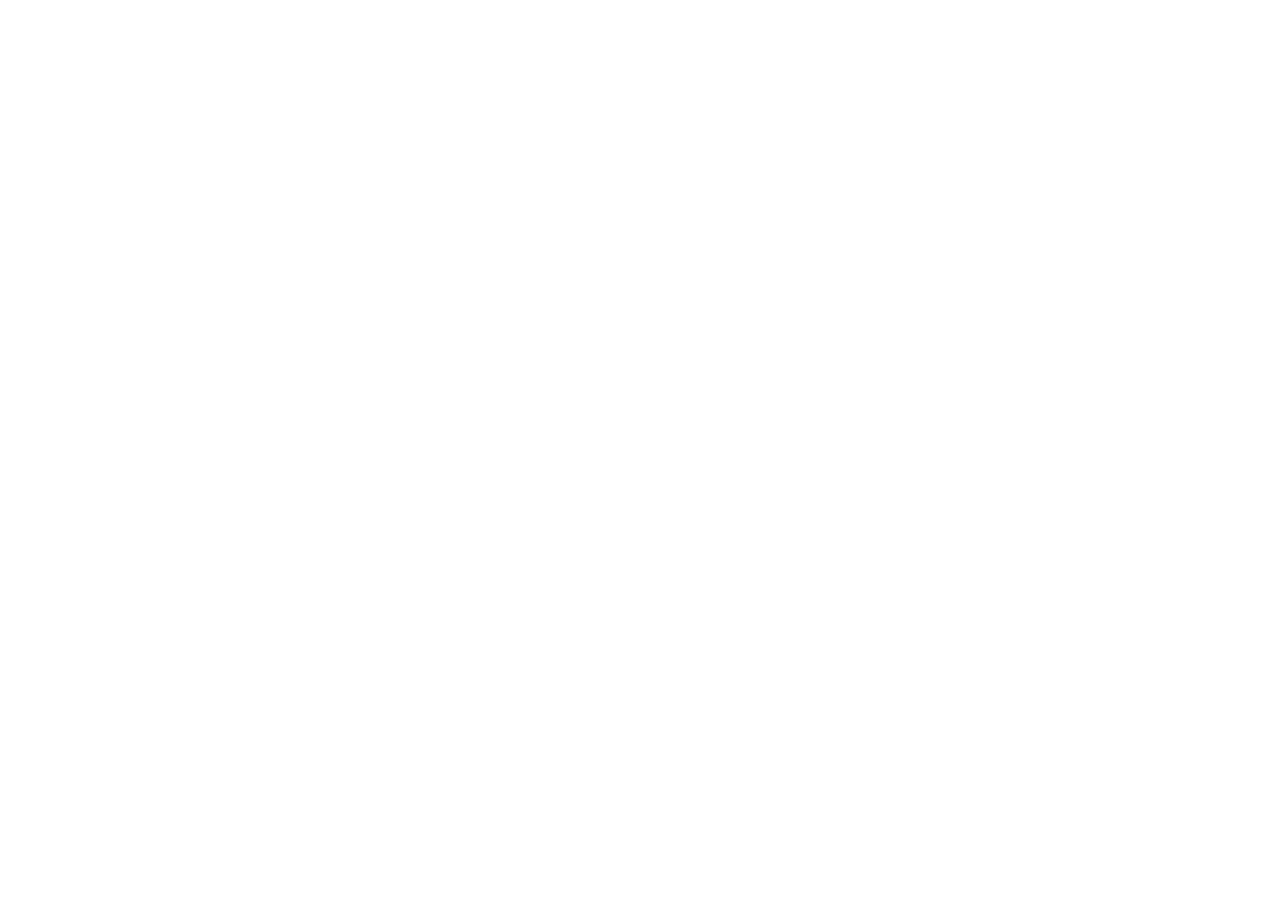
==== index.html @ eb445d1e "Update index.html" ====
<!DOCTYPE html>
<html lang="en">
<head>
    <meta charset="UTF-8">
    <meta http-equiv="X-UA-Compatible" content="IE=edge">
    <meta name="viewport" content="width=device-width, initial-scale=1.0">
    <title>Game mata mosquito</title>
    <link rel="stylesheet" href="style/style.css">
    <script src="index.js"></script>
    <link rel="icon" href="imagens/mosca.png" type="image/x-icon">
</head>
<body onresize="ajustaTamanhoPalcoJogo()">
    
    <script>
        posicaoRandomica()
    </script>
</body>
</html>
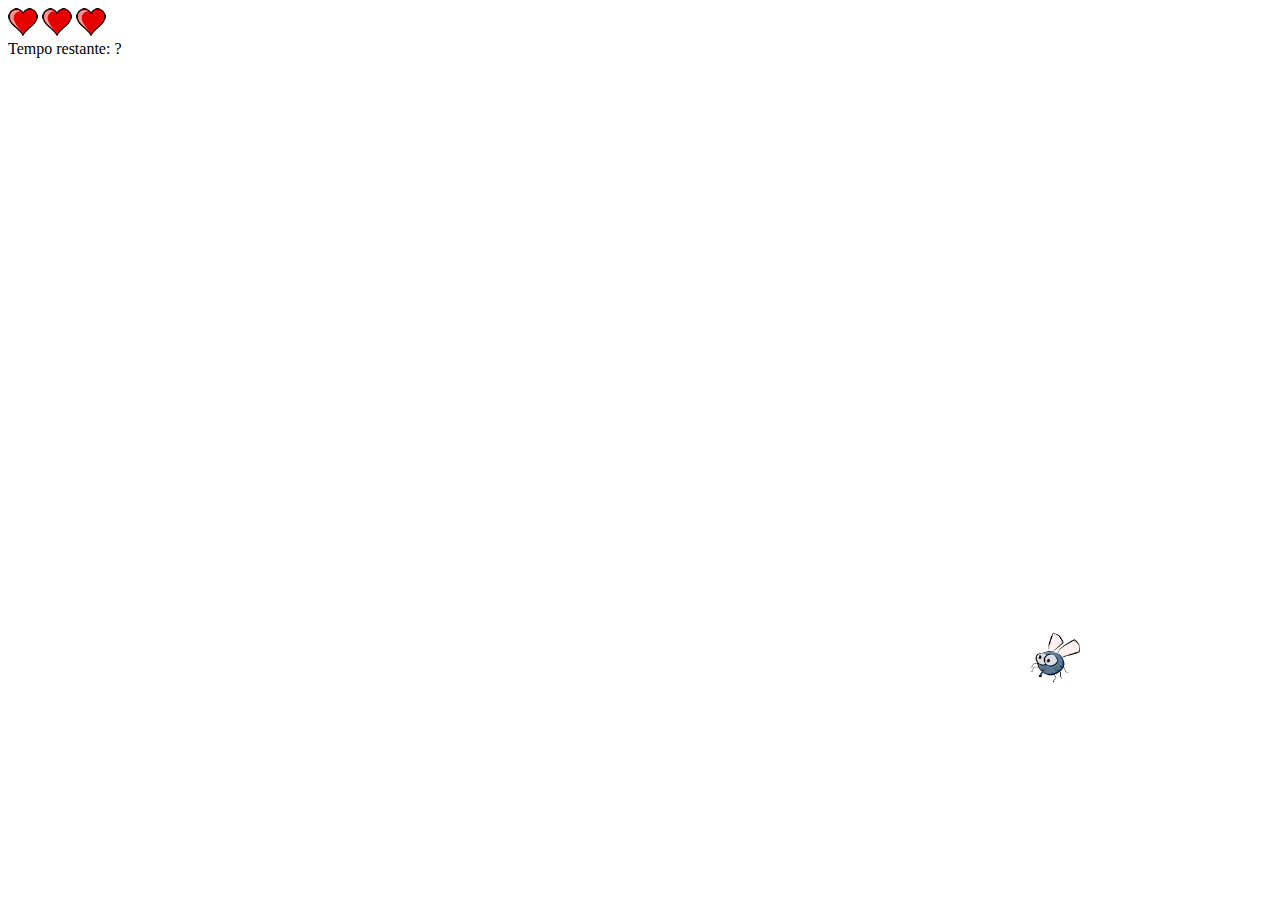
==== commit 6049fa63: "Update index.html" ====
--- a/index.html
+++ b/index.html
@@ -10,9 +10,24 @@
     <link rel="icon" href="imagens/mosca.png" type="image/x-icon">
 </head>
 <body onresize="ajustaTamanhoPalcoJogo()">
+
+    <div class="painel">
+        <div class="vidas">
+            <img id="V1" src="imagens/coracao_cheio.png">
+            <img id="V2" src="imagens/coracao_cheio.png">
+            <img id="V3" src="imagens/coracao_cheio.png">
+        </div>
+        <div class="cronometro">
+            Tempo restante: ?
+        </div>
+    </div>
     
     <script>
         posicaoRandomica()
+
+        setInterval(function(){
+            posicaoRandomica()
+        }, 1000)
     </script>
 </body>
 </html>--- a/style/style.css
+++ b/style/style.css
@@ -0,0 +1,4 @@
+.mosquito1 {
+    width: 50px;
+    height: 50px;
+}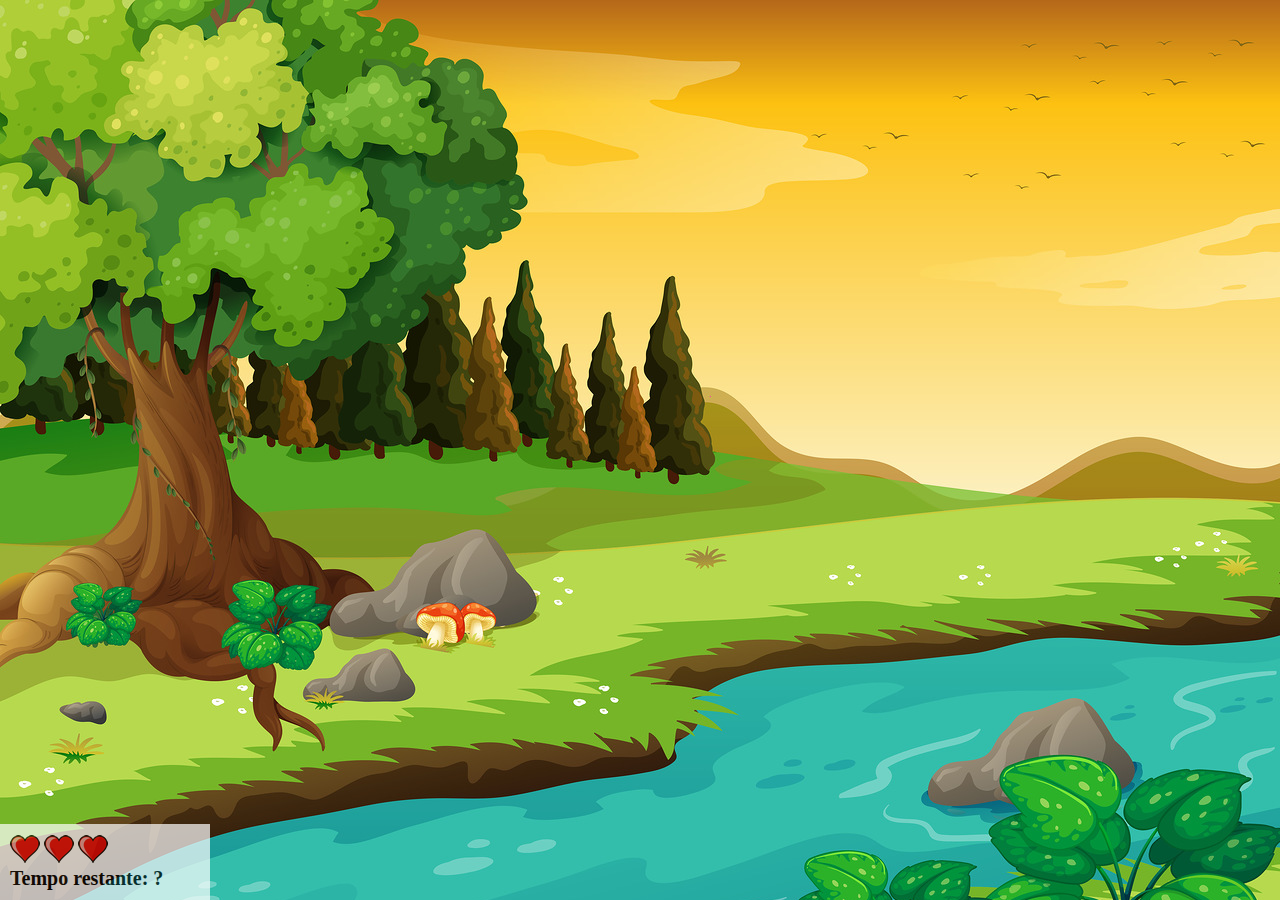
==== commit 0516becd: "Update index.html" ====
--- a/index.html
+++ b/index.html
@@ -18,14 +18,14 @@
             <img id="V3" src="imagens/coracao_cheio.png">
         </div>
         <div class="cronometro">
-            Tempo restante: ?
+            Tempo restante: <span id="cronometro"></span>?
         </div>
     </div>
     
     <script>
-        posicaoRandomica()
+        document.getElementById('cronometro').innerHTML = tempo
 
-        setInterval(function(){
+        let criarMosquito = setInterval(function(){
             posicaoRandomica()
         }, 1000)
     </script>
--- a/style/style.css
+++ b/style/style.css
@@ -1,4 +1,41 @@
+body{
+    background-image: url(../imagens/bg.jpg);
+    background-repeat: no-repeat;
+    background-size: 100%;
+}
 .mosquito1 {
-    width: 50px;
-    height: 50px;
+    width: 70px;
+    height: 70px;
+}
+.mosquito2 {
+    width: 150px;
+    height: 150px;
+}
+.mosquito3 {
+    width: 200px;
+    height: 200px;
+}
+.ladoA{
+    transform: scaleX(1);
+}
+.ladoA{
+    transform: scaleX(-1);
+}
+.painel{
+    position: absolute;
+    width: 190px;
+    padding: 10px;
+    left: 0px;
+    bottom: 0px;
+    border-top: solid 1px #fff;
+    background-color: #fff;
+    opacity: 0.7;
+}
+.vidas{
+    float: left;
+}
+.cronometro{
+    float: left;
+    font-size: 20px;
+    font-weight: bold;
 }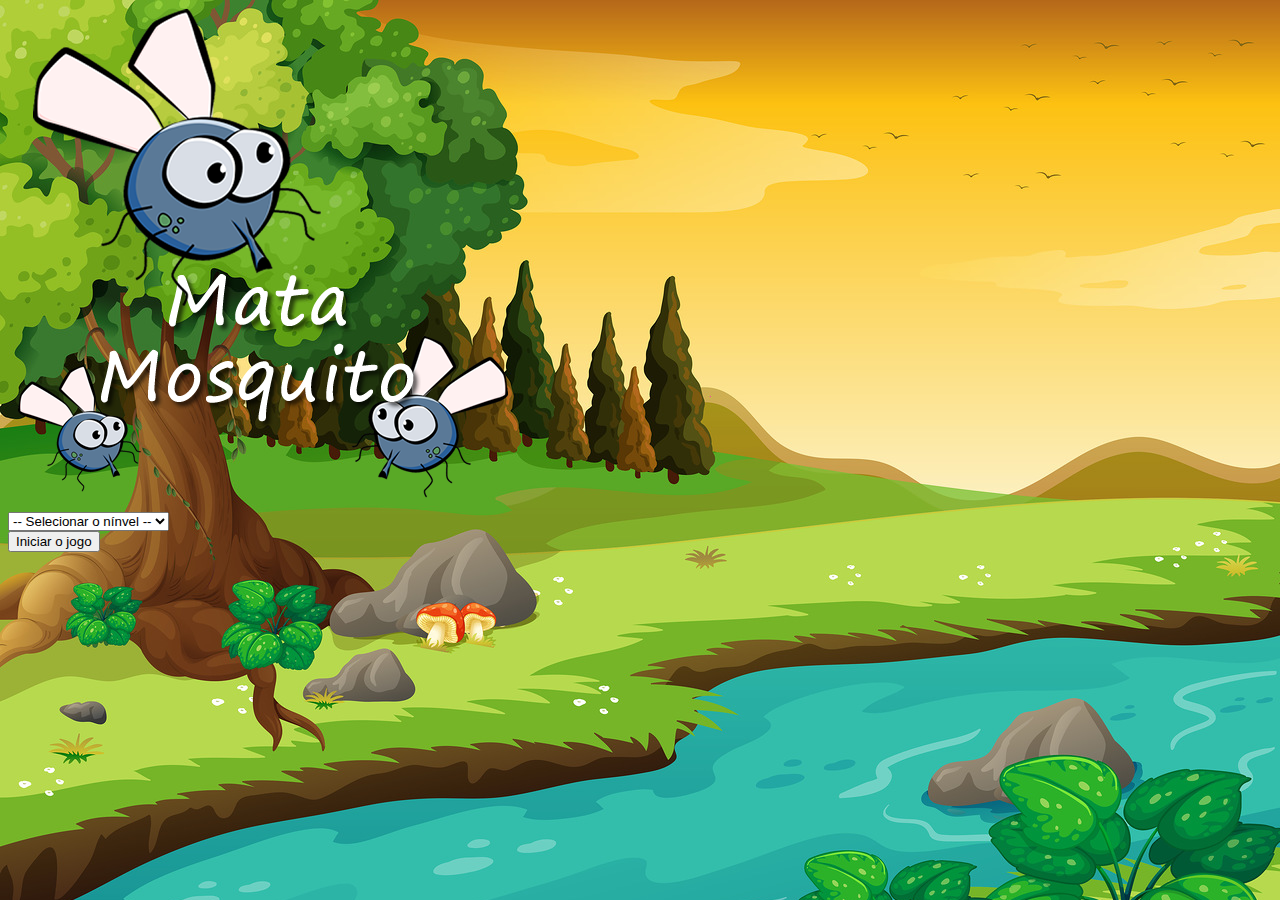
==== commit 0be16fdb: "Update index.html" ====
--- a/index.html
+++ b/index.html
@@ -4,30 +4,52 @@
     <meta charset="UTF-8">
     <meta http-equiv="X-UA-Compatible" content="IE=edge">
     <meta name="viewport" content="width=device-width, initial-scale=1.0">
-    <title>Game mata mosquito</title>
+    <title>Jogo mata mosquito</title>
+    <link href="https://cdn.jsdelivr.net/npm/bootstrap@5.3.0-alpha2/dist/css/bootstrap.min.css" rel="stylesheet" integrity="sha384-aFq/bzH65dt+w6FI2ooMVUpc+21e0SRygnTpmBvdBgSdnuTN7QbdgL+OapgHtvPp" crossorigin="anonymous">
     <link rel="stylesheet" href="style/style.css">
-    <script src="index.js"></script>
     <link rel="icon" href="imagens/mosca.png" type="image/x-icon">
+    <script>
+        function iniciarJogo(){
+            let nivel = document.getElementById('nivel').value
+            if(nivel === ''){
+                alert('Selecione um nivel para iniciar o jogo')
+                return false
+            }
+            window.location.href = "app.html?" + nivel
+        }
+    </script>
 </head>
-<body onresize="ajustaTamanhoPalcoJogo()">
-
-    <div class="painel">
-        <div class="vidas">
-            <img id="V1" src="imagens/coracao_cheio.png">
-            <img id="V2" src="imagens/coracao_cheio.png">
-            <img id="V3" src="imagens/coracao_cheio.png">
+<body>
+    
+    <div class="container">
+        <div class="row">
+            <div class="col">
+                <div class="d-flex justify-content-center">
+                    <img src="imagens/game.png" >
+                </div>
+            </div>
         </div>
-        <div class="cronometro">
-            Tempo restante: <span id="cronometro"></span>?
+        <div class="row">
+            <div class="col">
+                <div class="d-flex justify-content-center">
+                    <div class="mb-2">
+                        <select class="form-control" id="nivel">
+                            <option value="">-- Selecionar o nínvel --</option>
+                            <option value="normal">Normal</option>
+                            <option value="dificil">Dificil</option>
+                            <option value="chucknorris">Chuck Norris</option>
+                        </select>
+                    </div>
+                </div>
+            </div>
+        </div>
+        <div class="row">
+            <div class="col">
+                <div class="d-flex justify-content-center">
+                    <button type="button" class="btn btn-outline-danger btn-lg" onclick="iniciarJogo()">Iniciar o jogo</button>
+                </div>
+            </div>
         </div>
     </div>
-    
-    <script>
-        document.getElementById('cronometro').innerHTML = tempo
-
-        let criarMosquito = setInterval(function(){
-            posicaoRandomica()
-        }, 1000)
-    </script>
 </body>
 </html>